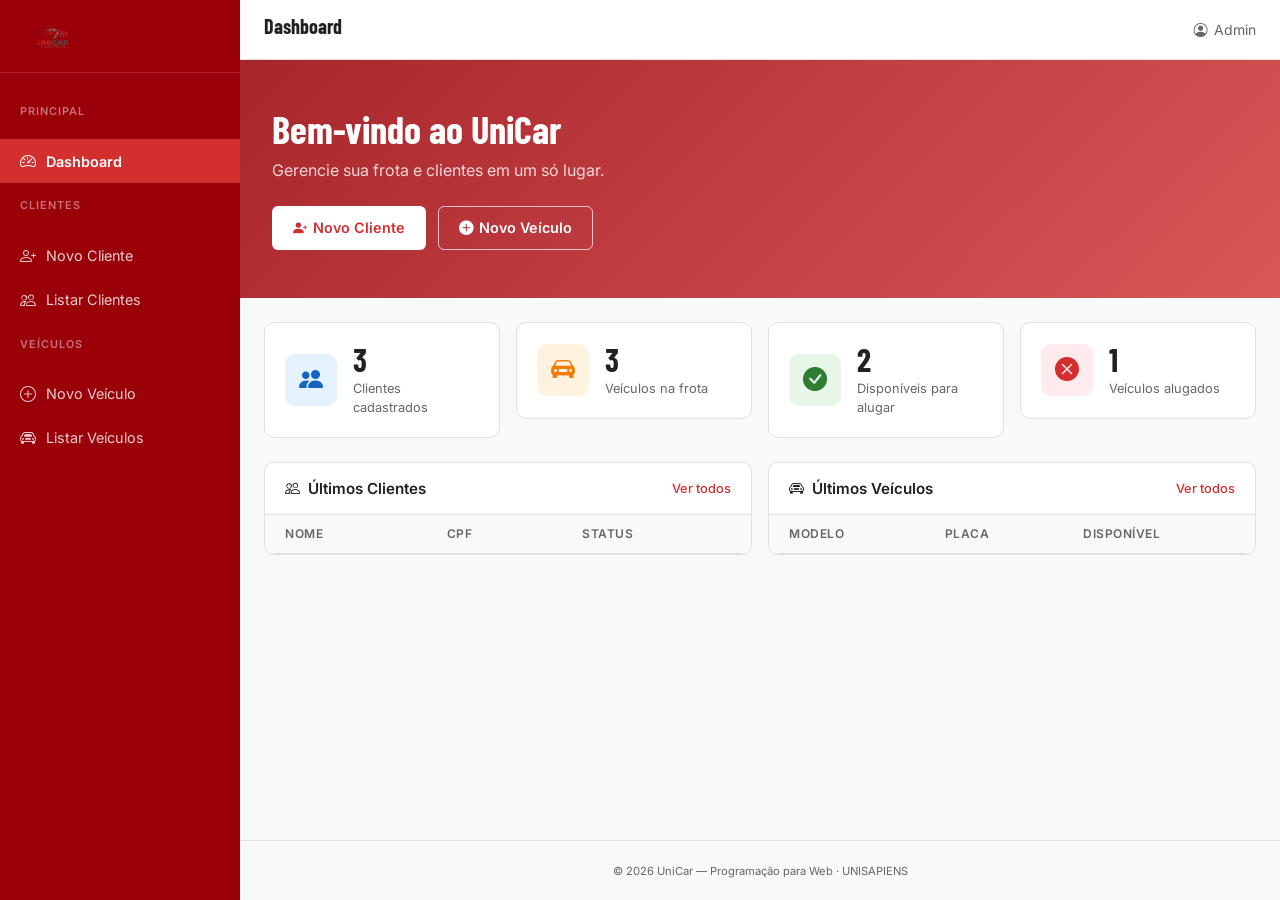
==== index.html @ 3c186d0e "feat: style.css com paleta de cores, logo e banner no hero" ====
<!DOCTYPE html>
<html lang="pt-BR">
<head>
  <meta charset="UTF-8" />
  <meta name="viewport" content="width=device-width, initial-scale=1.0" />
  <title>UniCar — Dashboard</title>
  <link href="https://cdn.jsdelivr.net/npm/bootstrap@5.3.3/dist/css/bootstrap.min.css" rel="stylesheet" />
  <link href="https://cdn.jsdelivr.net/npm/bootstrap-icons@1.11.3/font/bootstrap-icons.min.css" rel="stylesheet" />
  <link href="https://fonts.googleapis.com/css2?family=Barlow+Condensed:wght@600;700&family=Inter:wght@400;500;600&display=swap" rel="stylesheet" />
  <link rel="stylesheet" href="assets/css/style.css" />
</head>
<body>

  <!-- Sidebar -->
  <aside class="sidebar" id="sidebar">
    <div class="sidebar-brand">
      <img src="assets/img/logo.png" alt="UniCar" />
    </div>

    <nav class="sidebar-nav">
      <p class="sidebar-label">Principal</p>
      <a href="index.html" class="sidebar-link active">
        <i class="bi bi-speedometer2"></i> Dashboard
      </a>

      <p class="sidebar-label">Clientes</p>
      <a href="cadastro-clientes.html" class="sidebar-link">
        <i class="bi bi-person-plus"></i> Novo Cliente
      </a>
      <a href="listagem-clientes.html" class="sidebar-link">
        <i class="bi bi-people"></i> Listar Clientes
      </a>

      <p class="sidebar-label">Veículos</p>
      <a href="cadastro-veiculos.html" class="sidebar-link">
        <i class="bi bi-plus-circle"></i> Novo Veículo
      </a>
      <a href="listagem-veiculos.html" class="sidebar-link">
        <i class="bi bi-car-front"></i> Listar Veículos
      </a>
    </nav>
  </aside>

  <!-- Overlay mobile -->
  <div class="sidebar-overlay" id="sidebarOverlay"></div>

  <!-- Conteúdo principal -->
  <div class="main-content">

    <!-- Topbar -->
    <header class="topbar">
      <button class="btn-toggle-sidebar" id="toggleSidebar">
        <i class="bi bi-list"></i>
      </button>
      <h1 class="topbar-title">Dashboard</h1>
      <span class="topbar-user"><i class="bi bi-person-circle"></i> Admin</span>
    </header>

    <!-- Hero -->
    <section class="hero">
      <div class="hero-content">
        <h2 class="hero-title">Bem-vindo ao UniCar</h2>
        <p class="hero-subtitle">Gerencie sua frota e clientes em um só lugar.</p>
        <div class="hero-actions">
          <a href="cadastro-clientes.html" class="btn btn-accent">
            <i class="bi bi-person-plus-fill"></i> Novo Cliente
          </a>
          <a href="cadastro-veiculos.html" class="btn btn-outline-light">
            <i class="bi bi-plus-circle-fill"></i> Novo Veículo
          </a>
        </div>
      </div>
    </section>

    <!-- Cards de estatística -->
    <section class="container-fluid px-4 mt-4">
      <div class="row g-3">
        <div class="col-sm-6 col-xl-3">
          <div class="stat-card">
            <div class="stat-icon stat-icon--blue">
              <i class="bi bi-people-fill"></i>
            </div>
            <div class="stat-info">
              <span class="stat-value" id="totalClientes">3</span>
              <span class="stat-label">Clientes cadastrados</span>
            </div>
          </div>
        </div>
        <div class="col-sm-6 col-xl-3">
          <div class="stat-card">
            <div class="stat-icon stat-icon--orange">
              <i class="bi bi-car-front-fill"></i>
            </div>
            <div class="stat-info">
              <span class="stat-value" id="totalVeiculos">3</span>
              <span class="stat-label">Veículos na frota</span>
            </div>
          </div>
        </div>
        <div class="col-sm-6 col-xl-3">
          <div class="stat-card">
            <div class="stat-icon stat-icon--green">
              <i class="bi bi-check-circle-fill"></i>
            </div>
            <div class="stat-info">
              <span class="stat-value" id="veiculosDisponiveis">2</span>
              <span class="stat-label">Disponíveis para alugar</span>
            </div>
          </div>
        </div>
        <div class="col-sm-6 col-xl-3">
          <div class="stat-card">
            <div class="stat-icon stat-icon--red">
              <i class="bi bi-x-circle-fill"></i>
            </div>
            <div class="stat-info">
              <span class="stat-value" id="veiculosAlugados">1</span>
              <span class="stat-label">Veículos alugados</span>
            </div>
          </div>
        </div>
      </div>
    </section>

    <!-- Atividade recente -->
    <section class="container-fluid px-4 mt-4">
      <div class="row g-3">

        <!-- Últimos clientes -->
        <div class="col-lg-6">
          <div class="card-section">
            <div class="card-section-header">
              <h5><i class="bi bi-people"></i> Últimos Clientes</h5>
              <a href="listagem-clientes.html" class="btn-link-accent">Ver todos</a>
            </div>
            <table class="table-mini">
              <thead>
                <tr>
                  <th>Nome</th>
                  <th>CPF</th>
                  <th>Status</th>
                </tr>
              </thead>
              <tbody id="tabelaClientes"></tbody>
            </table>
          </div>
        </div>

        <!-- Últimos veículos -->
        <div class="col-lg-6">
          <div class="card-section">
            <div class="card-section-header">
              <h5><i class="bi bi-car-front"></i> Últimos Veículos</h5>
              <a href="listagem-veiculos.html" class="btn-link-accent">Ver todos</a>
            </div>
            <table class="table-mini">
              <thead>
                <tr>
                  <th>Modelo</th>
                  <th>Placa</th>
                  <th>Disponível</th>
                </tr>
              </thead>
              <tbody id="tabelaVeiculos"></tbody>
            </table>
          </div>
        </div>

      </div>
    </section>

    <footer class="footer">
      <small>&copy; 2026 UniCar — Programação para Web · UNISAPIENS</small>
    </footer>

  </div>

  <script src="https://cdn.jsdelivr.net/npm/bootstrap@5.3.3/dist/js/bootstrap.bundle.min.js"></script>
  <script src="assets/js/clientes.js"></script>
  <script src="assets/js/veiculos.js"></script>
  <script src="assets/js/main.js"></script>
  <script>
    document.getElementById('totalClientes').textContent = clientes.length;
    document.getElementById('totalVeiculos').textContent = veiculos.length;
    const disponiveis = veiculos.filter(v => v.disponivel).length;
    document.getElementById('veiculosDisponiveis').textContent = disponiveis;
    document.getElementById('veiculosAlugados').textContent = veiculos.length - disponiveis;

    const tbClientes = document.getElementById('tabelaClientes');
    clientes.slice(0, 3).forEach(c => {
      tbClientes.innerHTML += `
        <tr>
          <td>${c.nome}</td>
          <td>${c.cpf}</td>
          <td><span class="badge-status badge-ativo">Ativo</span></td>
        </tr>`;
    });

    const tbVeiculos = document.getElementById('tabelaVeiculos');
    veiculos.slice(0, 3).forEach(v => {
      tbVeiculos.innerHTML += `
        <tr>
          <td>${v.modelo}</td>
          <td>${v.placa}</td>
          <td>${v.disponivel
            ? '<span class="badge-status badge-ativo">Sim</span>'
            : '<span class="badge-status badge-inativo">Não</span>'}</td>
        </tr>`;
    });
  </script>

</body>
</html>
---- assets/css/style.css ----
/* ========================================
   Variáveis — Paleta UniCar
======================================== */
:root {
  --primary:        #D32F2F;
  --primary-dark:   #9A0007;
  --primary-light:  #FF6659;

  --success:        #2E7D32;
  --warning:        #F57C00;
  --error:          #C62828;

  --bg:             #F8F9FA;
  --card-bg:        #FFFFFF;
  --text:           #212121;
  --text-secondary: #666666;
  --border:         #E0E0E0;

  --sidebar-w:      240px;
}

/* ========================================
   Reset / Base
======================================== */
*, *::before, *::after { box-sizing: border-box; margin: 0; padding: 0; }

body {
  font-family: 'Inter', sans-serif;
  background: var(--bg);
  color: var(--text);
  min-height: 100vh;
}

/* ========================================
   Sidebar
======================================== */
.sidebar {
  position: fixed;
  top: 0; left: 0;
  width: var(--sidebar-w);
  height: 100vh;
  background: var(--primary-dark);
  display: flex;
  flex-direction: column;
  z-index: 1000;
  transition: transform .25s ease;
  overflow-y: auto;
}

.sidebar-brand {
  display: flex;
  align-items: center;
  gap: 10px;
  padding: 20px 20px 16px;
  border-bottom: 1px solid rgba(255,255,255,.12);
}

.sidebar-brand img {
  height: 36px;
  object-fit: contain;
}

.sidebar-brand span {
  font-family: 'Barlow Condensed', sans-serif;
  font-size: 1.5rem;
  font-weight: 700;
  color: #fff;
  letter-spacing: .5px;
}

.sidebar-nav {
  padding: 16px 0;
  flex: 1;
}

.sidebar-label {
  font-size: .68rem;
  font-weight: 600;
  text-transform: uppercase;
  letter-spacing: 1px;
  color: rgba(255,255,255,.45);
  padding: 14px 20px 4px;
}

.sidebar-link {
  display: flex;
  align-items: center;
  gap: 10px;
  padding: 10px 20px;
  color: rgba(255,255,255,.8);
  text-decoration: none;
  font-size: .9rem;
  transition: background .15s, color .15s;
}

.sidebar-link i { font-size: 1rem; }

.sidebar-link:hover {
  background: rgba(255,255,255,.08);
  color: #fff;
}

.sidebar-link.active {
  background: var(--primary);
  color: #fff;
  font-weight: 600;
}

/* ========================================
   Overlay mobile
======================================== */
.sidebar-overlay {
  display: none;
  position: fixed;
  inset: 0;
  background: rgba(0,0,0,.45);
  z-index: 999;
}

/* ========================================
   Main content
======================================== */
.main-content {
  margin-left: var(--sidebar-w);
  min-height: 100vh;
  display: flex;
  flex-direction: column;
  transition: margin .25s ease;
}

/* ========================================
   Topbar
======================================== */
.topbar {
  display: flex;
  align-items: center;
  gap: 16px;
  padding: 0 24px;
  height: 60px;
  background: var(--card-bg);
  border-bottom: 1px solid var(--border);
  position: sticky;
  top: 0;
  z-index: 100;
}

.btn-toggle-sidebar {
  background: none;
  border: none;
  font-size: 1.4rem;
  color: var(--text);
  cursor: pointer;
  display: none;
  line-height: 1;
}

.topbar-title {
  font-family: 'Barlow Condensed', sans-serif;
  font-size: 1.25rem;
  font-weight: 700;
  color: var(--text);
  flex: 1;
}

.topbar-user {
  font-size: .875rem;
  color: var(--text-secondary);
  display: flex;
  align-items: center;
  gap: 6px;
}

/* ========================================
   Hero
======================================== */
.hero {
  background: linear-gradient(135deg, rgba(154,0,7,.85) 0%, rgba(211,47,47,.8) 100%),
              url('../img/banner.png') center/cover no-repeat;
  padding: 48px 32px;
  color: #fff;
}

.hero-title {
  font-family: 'Barlow Condensed', sans-serif;
  font-size: 2.4rem;
  font-weight: 700;
  line-height: 1.1;
}

.hero-subtitle {
  margin-top: 8px;
  font-size: 1rem;
  color: rgba(255,255,255,.8);
}

.hero-actions {
  display: flex;
  gap: 12px;
  margin-top: 24px;
  flex-wrap: wrap;
}

.btn-accent {
  background: #fff;
  color: var(--primary);
  font-weight: 600;
  padding: 10px 20px;
  border-radius: 6px;
  text-decoration: none;
  font-size: .9rem;
  display: inline-flex;
  align-items: center;
  gap: 6px;
  transition: background .15s;
}

.btn-accent:hover { background: var(--bg); color: var(--primary-dark); }

.btn-outline-light {
  border: 1.5px solid rgba(255,255,255,.7);
  color: #fff;
  background: transparent;
  font-weight: 600;
  padding: 10px 20px;
  border-radius: 6px;
  text-decoration: none;
  font-size: .9rem;
  display: inline-flex;
  align-items: center;
  gap: 6px;
  transition: background .15s;
}

.btn-outline-light:hover { background: rgba(255,255,255,.12); color: #fff; }

/* ========================================
   Cards de estatística
======================================== */
.stat-card {
  background: var(--card-bg);
  border: 1px solid var(--border);
  border-radius: 10px;
  padding: 20px;
  display: flex;
  align-items: center;
  gap: 16px;
}

.stat-icon {
  width: 52px;
  height: 52px;
  border-radius: 10px;
  display: flex;
  align-items: center;
  justify-content: center;
  font-size: 1.5rem;
  flex-shrink: 0;
}

.stat-icon--blue  { background: #E3F2FD; color: #1565C0; }
.stat-icon--orange{ background: #FFF3E0; color: var(--warning); }
.stat-icon--green { background: #E8F5E9; color: var(--success); }
.stat-icon--red   { background: #FFEBEE; color: var(--primary); }

.stat-info { display: flex; flex-direction: column; }

.stat-value {
  font-family: 'Barlow Condensed', sans-serif;
  font-size: 2rem;
  font-weight: 700;
  line-height: 1;
  color: var(--text);
}

.stat-label {
  font-size: .8rem;
  color: var(--text-secondary);
  margin-top: 4px;
}

/* ========================================
   Card de seção (tabelas recentes)
======================================== */
.card-section {
  background: var(--card-bg);
  border: 1px solid var(--border);
  border-radius: 10px;
  overflow: hidden;
}

.card-section-header {
  display: flex;
  align-items: center;
  justify-content: space-between;
  padding: 16px 20px;
  border-bottom: 1px solid var(--border);
}

.card-section-header h5 {
  font-size: .95rem;
  font-weight: 600;
  color: var(--text);
  display: flex;
  align-items: center;
  gap: 8px;
  margin: 0;
}

.btn-link-accent {
  font-size: .8rem;
  color: var(--primary);
  text-decoration: none;
  font-weight: 500;
}

.btn-link-accent:hover { color: var(--primary-dark); text-decoration: underline; }

/* ========================================
   Tabela mini
======================================== */
.table-mini {
  width: 100%;
  border-collapse: collapse;
  font-size: .875rem;
}

.table-mini thead th {
  padding: 10px 20px;
  text-align: left;
  font-size: .75rem;
  font-weight: 600;
  text-transform: uppercase;
  letter-spacing: .5px;
  color: var(--text-secondary);
  border-bottom: 1px solid var(--border);
  background: var(--bg);
}

.table-mini tbody td {
  padding: 12px 20px;
  border-bottom: 1px solid var(--border);
  color: var(--text);
}

.table-mini tbody tr:last-child td { border-bottom: none; }

.table-mini tbody tr:hover { background: var(--bg); }

/* ========================================
   Badges de status
======================================== */
.badge-status {
  display: inline-block;
  padding: 3px 10px;
  border-radius: 20px;
  font-size: .75rem;
  font-weight: 600;
}

.badge-ativo   { background: #E8F5E9; color: var(--success); }
.badge-inativo { background: #FFEBEE; color: var(--error); }
.badge-aviso   { background: #FFF3E0; color: var(--warning); }

/* ========================================
   Footer
======================================== */
.footer {
  margin-top: auto;
  padding: 20px 24px;
  border-top: 1px solid var(--border);
  text-align: center;
  color: var(--text-secondary);
  font-size: .8rem;
}

/* ========================================
   Responsividade
======================================== */
@media (max-width: 768px) {
  .sidebar {
    transform: translateX(-100%);
  }

  .sidebar.open {
    transform: translateX(0);
  }

  .sidebar-overlay.open {
    display: block;
  }

  .main-content {
    margin-left: 0;
  }

  .btn-toggle-sidebar {
    display: block;
  }

  .hero { padding: 32px 20px; }
  .hero-title { font-size: 1.8rem; }
}
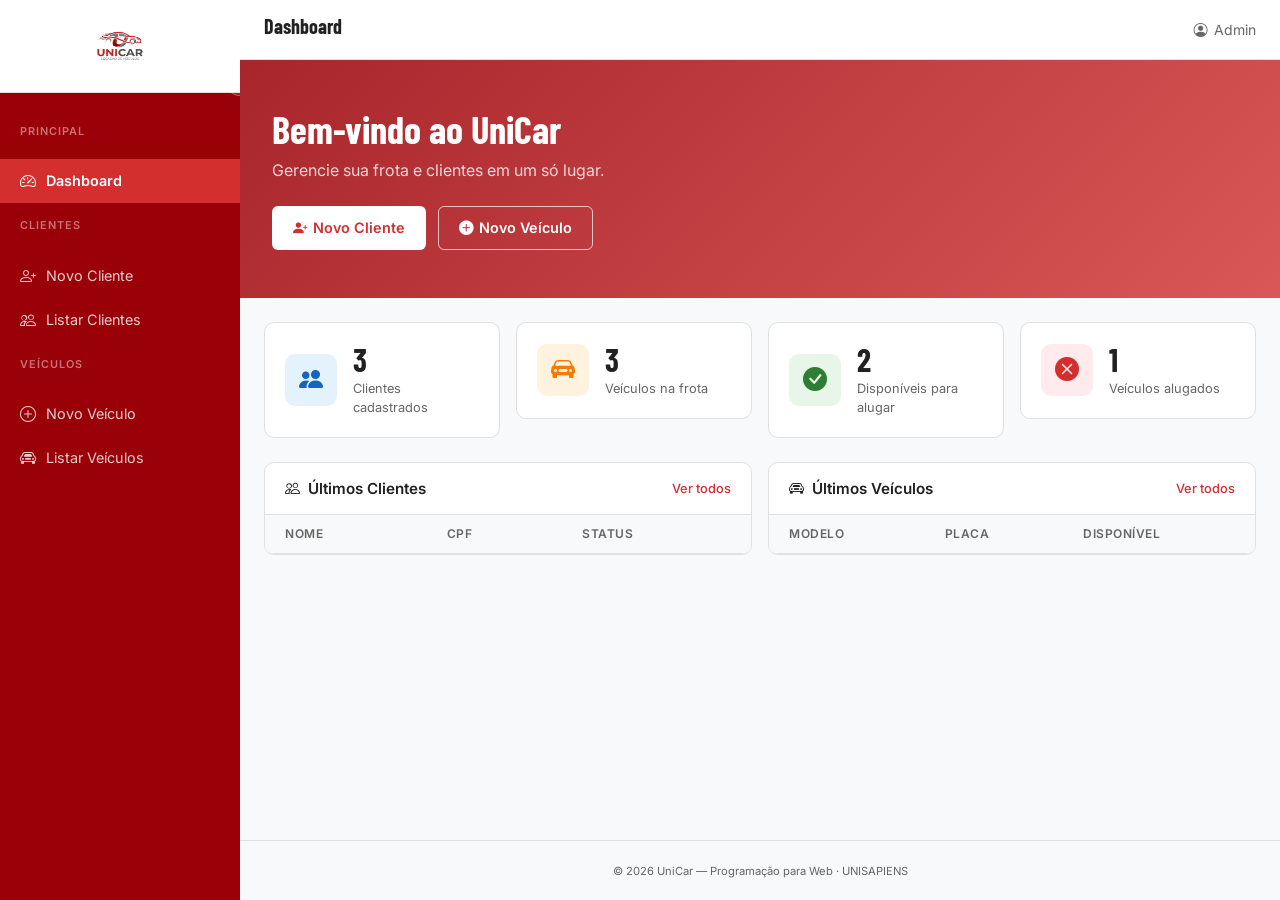
==== commit 07e3e7cf: "feat: sidebar recolhível com toggle de ícones" ====
--- a/index.html
+++ b/index.html
@@ -14,29 +14,33 @@
   <!-- Sidebar -->
   <aside class="sidebar" id="sidebar">
     <div class="sidebar-brand">
-      <img src="assets/img/logo.png" alt="UniCar" />
+      <img src="assets/img/logo.png" alt="UniCar" class="sidebar-logo" />
     </div>
+
+    <button class="sidebar-collapse-btn" id="collapseBtn" title="Recolher menu">
+      <i class="bi bi-chevron-left"></i>
+    </button>
 
     <nav class="sidebar-nav">
       <p class="sidebar-label">Principal</p>
       <a href="index.html" class="sidebar-link active">
-        <i class="bi bi-speedometer2"></i> Dashboard
+        <i class="bi bi-speedometer2"></i> <span>Dashboard</span>
       </a>
 
       <p class="sidebar-label">Clientes</p>
       <a href="cadastro-clientes.html" class="sidebar-link">
-        <i class="bi bi-person-plus"></i> Novo Cliente
+        <i class="bi bi-person-plus"></i> <span>Novo Cliente</span>
       </a>
       <a href="listagem-clientes.html" class="sidebar-link">
-        <i class="bi bi-people"></i> Listar Clientes
+        <i class="bi bi-people"></i> <span>Listar Clientes</span>
       </a>
 
       <p class="sidebar-label">Veículos</p>
       <a href="cadastro-veiculos.html" class="sidebar-link">
-        <i class="bi bi-plus-circle"></i> Novo Veículo
+        <i class="bi bi-plus-circle"></i> <span>Novo Veículo</span>
       </a>
       <a href="listagem-veiculos.html" class="sidebar-link">
-        <i class="bi bi-car-front"></i> Listar Veículos
+        <i class="bi bi-car-front"></i> <span>Listar Veículos</span>
       </a>
     </nav>
   </aside>
--- a/assets/css/style.css
+++ b/assets/css/style.css
@@ -17,6 +17,10 @@
   --border:         #E0E0E0;
 
   --sidebar-w:      240px;
+}
+
+:root {
+  --sidebar-w-collapsed: 64px;
 }
 
 /* ========================================
@@ -50,22 +54,42 @@
 .sidebar-brand {
   display: flex;
   align-items: center;
-  gap: 10px;
-  padding: 20px 20px 16px;
-  border-bottom: 1px solid rgba(255,255,255,.12);
+  justify-content: center;
+  padding: 20px 16px;
+  background: #fff;
+  border-bottom: 1px solid var(--border);
 }
 
 .sidebar-brand img {
-  height: 36px;
+  max-height: 52px;
+  max-width: 100%;
   object-fit: contain;
 }
 
-.sidebar-brand span {
-  font-family: 'Barlow Condensed', sans-serif;
-  font-size: 1.5rem;
-  font-weight: 700;
+/* Botão de recolher */
+.sidebar-collapse-btn {
+  display: flex;
+  align-items: center;
+  justify-content: center;
+  width: 28px;
+  height: 28px;
+  border-radius: 50%;
+  border: 1.5px solid rgba(255,255,255,.3);
+  background: rgba(255,255,255,.1);
   color: #fff;
-  letter-spacing: .5px;
+  cursor: pointer;
+  position: absolute;
+  top: 68px;
+  right: -14px;
+  z-index: 10;
+  transition: background .15s, transform .25s;
+}
+
+.sidebar-collapse-btn:hover { background: var(--primary); border-color: var(--primary); }
+
+.sidebar.collapsed .sidebar-collapse-btn {
+  transform: rotate(180deg);
+  right: -14px;
 }
 
 .sidebar-nav {
@@ -80,6 +104,9 @@
   letter-spacing: 1px;
   color: rgba(255,255,255,.45);
   padding: 14px 20px 4px;
+  white-space: nowrap;
+  overflow: hidden;
+  transition: opacity .2s, padding .25s;
 }
 
 .sidebar-link {
@@ -90,10 +117,17 @@
   color: rgba(255,255,255,.8);
   text-decoration: none;
   font-size: .9rem;
-  transition: background .15s, color .15s;
-}
-
-.sidebar-link i { font-size: 1rem; }
+  transition: background .15s, color .15s, padding .25s;
+  white-space: nowrap;
+  overflow: hidden;
+}
+
+.sidebar-link i {
+  font-size: 1rem;
+  flex-shrink: 0;
+}
+
+.sidebar-link span { transition: opacity .2s; }
 
 .sidebar-link:hover {
   background: rgba(255,255,255,.08);
@@ -104,6 +138,33 @@
   background: var(--primary);
   color: #fff;
   font-weight: 600;
+}
+
+/* ---- Estado recolhido ---- */
+.sidebar.collapsed {
+  width: var(--sidebar-w-collapsed);
+}
+
+.sidebar.collapsed .sidebar-logo { display: none; }
+
+.sidebar.collapsed .sidebar-label {
+  opacity: 0;
+  padding-top: 4px;
+  padding-bottom: 0;
+  font-size: 0;
+}
+
+.sidebar.collapsed .sidebar-link {
+  padding: 12px 0;
+  justify-content: center;
+  gap: 0;
+}
+
+.sidebar.collapsed .sidebar-link span { display: none; }
+
+.sidebar.collapsed + .sidebar-overlay + .main-content,
+.sidebar.collapsed ~ .main-content {
+  margin-left: var(--sidebar-w-collapsed);
 }
 
 /* ========================================
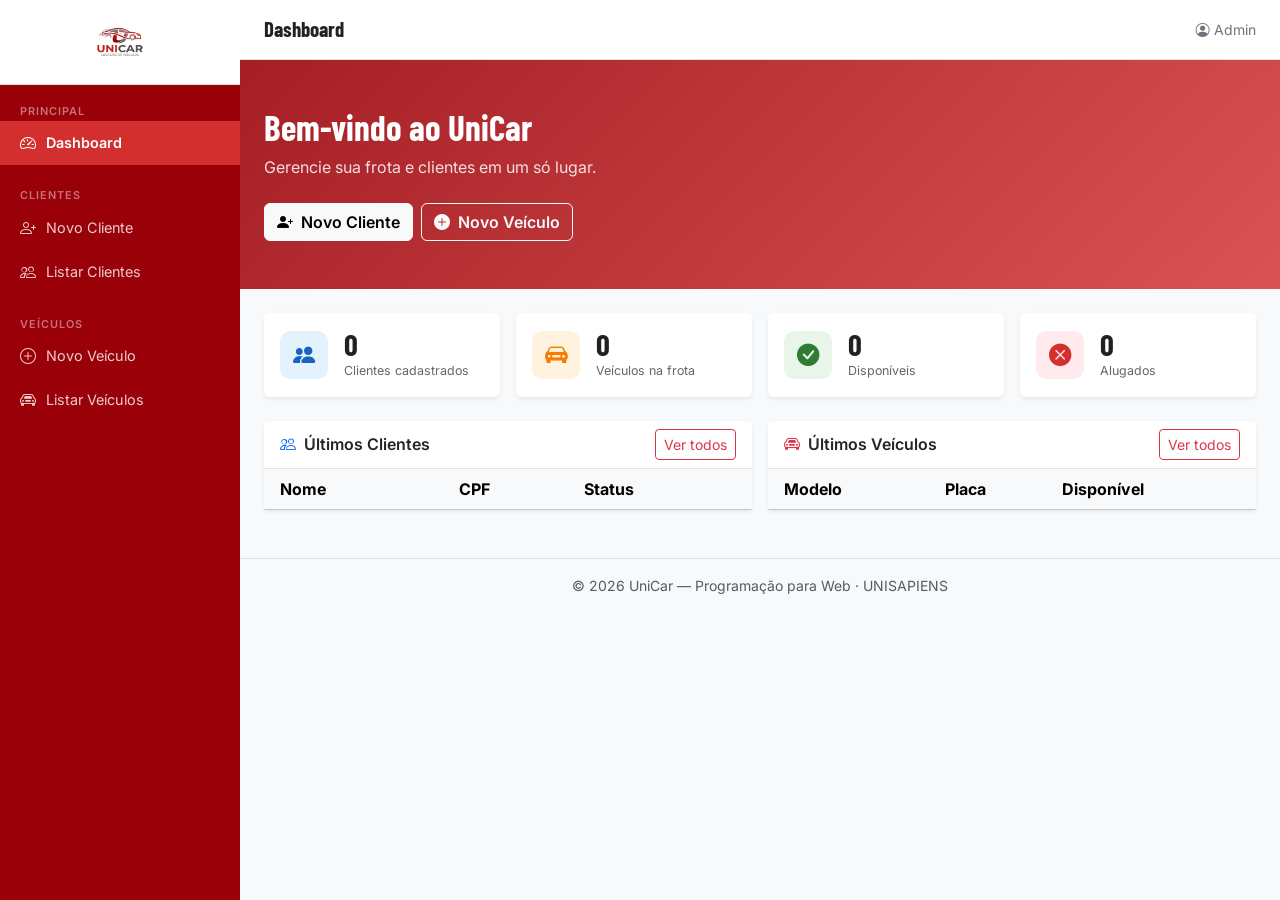
==== commit 56951029: "feat: index responsivo com Bootstrap Offcanvas e grid nativo" ====
--- a/index.html
+++ b/index.html
@@ -11,173 +11,190 @@
 </head>
 <body>
 
-  <!-- Sidebar -->
-  <aside class="sidebar" id="sidebar">
-    <div class="sidebar-brand">
-      <img src="assets/img/logo.png" alt="UniCar" class="sidebar-logo" />
+  <!-- ===== NAVBAR MOBILE ===== -->
+  <nav class="navbar navbar-dark d-lg-none px-3 py-2" style="background: var(--primary-dark);">
+    <a class="navbar-brand p-0" href="index.html">
+      <img src="assets/img/logo.png" alt="UniCar" height="36" style="background:#fff; border-radius:6px; padding:2px 6px;" />
+    </a>
+    <button class="navbar-toggler border-0" type="button" data-bs-toggle="offcanvas" data-bs-target="#sidebarOffcanvas">
+      <span class="navbar-toggler-icon"></span>
+    </button>
+  </nav>
+
+  <!-- ===== LAYOUT PRINCIPAL ===== -->
+  <div class="d-flex">
+
+    <!-- SIDEBAR DESKTOP (visível lg+) -->
+    <aside class="sidebar-desktop d-none d-lg-flex flex-column" id="sidebarDesktop">
+      <div class="sidebar-brand-box">
+        <img src="assets/img/logo.png" alt="UniCar" class="img-fluid" style="max-height:52px;" />
+      </div>
+      <div class="sidebar-body flex-grow-1">
+        <p class="sidebar-label">Principal</p>
+        <a href="index.html" class="sidebar-link active"><i class="bi bi-speedometer2"></i> <span>Dashboard</span></a>
+        <p class="sidebar-label mt-3">Clientes</p>
+        <a href="cadastro-clientes.html" class="sidebar-link"><i class="bi bi-person-plus"></i> <span>Novo Cliente</span></a>
+        <a href="listagem-clientes.html" class="sidebar-link"><i class="bi bi-people"></i> <span>Listar Clientes</span></a>
+        <p class="sidebar-label mt-3">Veículos</p>
+        <a href="cadastro-veiculos.html" class="sidebar-link"><i class="bi bi-plus-circle"></i> <span>Novo Veículo</span></a>
+        <a href="listagem-veiculos.html" class="sidebar-link"><i class="bi bi-car-front"></i> <span>Listar Veículos</span></a>
+      </div>
+    </aside>
+
+    <!-- SIDEBAR MOBILE (Offcanvas Bootstrap) -->
+    <div class="offcanvas offcanvas-start" tabindex="-1" id="sidebarOffcanvas" style="width:240px; background:var(--primary-dark);">
+      <div class="offcanvas-header border-bottom border-secondary pb-3" style="background:#fff;">
+        <img src="assets/img/logo.png" alt="UniCar" height="42" />
+        <button type="button" class="btn-close" data-bs-dismiss="offcanvas"></button>
+      </div>
+      <div class="offcanvas-body p-0">
+        <p class="sidebar-label mt-3">Principal</p>
+        <a href="index.html" class="sidebar-link active"><i class="bi bi-speedometer2"></i> <span>Dashboard</span></a>
+        <p class="sidebar-label mt-3">Clientes</p>
+        <a href="cadastro-clientes.html" class="sidebar-link"><i class="bi bi-person-plus"></i> <span>Novo Cliente</span></a>
+        <a href="listagem-clientes.html" class="sidebar-link"><i class="bi bi-people"></i> <span>Listar Clientes</span></a>
+        <p class="sidebar-label mt-3">Veículos</p>
+        <a href="cadastro-veiculos.html" class="sidebar-link"><i class="bi bi-plus-circle"></i> <span>Novo Veículo</span></a>
+        <a href="listagem-veiculos.html" class="sidebar-link"><i class="bi bi-car-front"></i> <span>Listar Veículos</span></a>
+      </div>
     </div>
 
-    <button class="sidebar-collapse-btn" id="collapseBtn" title="Recolher menu">
-      <i class="bi bi-chevron-left"></i>
-    </button>
-
-    <nav class="sidebar-nav">
-      <p class="sidebar-label">Principal</p>
-      <a href="index.html" class="sidebar-link active">
-        <i class="bi bi-speedometer2"></i> <span>Dashboard</span>
-      </a>
-
-      <p class="sidebar-label">Clientes</p>
-      <a href="cadastro-clientes.html" class="sidebar-link">
-        <i class="bi bi-person-plus"></i> <span>Novo Cliente</span>
-      </a>
-      <a href="listagem-clientes.html" class="sidebar-link">
-        <i class="bi bi-people"></i> <span>Listar Clientes</span>
-      </a>
-
-      <p class="sidebar-label">Veículos</p>
-      <a href="cadastro-veiculos.html" class="sidebar-link">
-        <i class="bi bi-plus-circle"></i> <span>Novo Veículo</span>
-      </a>
-      <a href="listagem-veiculos.html" class="sidebar-link">
-        <i class="bi bi-car-front"></i> <span>Listar Veículos</span>
-      </a>
-    </nav>
-  </aside>
-
-  <!-- Overlay mobile -->
-  <div class="sidebar-overlay" id="sidebarOverlay"></div>
-
-  <!-- Conteúdo principal -->
-  <div class="main-content">
-
-    <!-- Topbar -->
-    <header class="topbar">
-      <button class="btn-toggle-sidebar" id="toggleSidebar">
-        <i class="bi bi-list"></i>
-      </button>
-      <h1 class="topbar-title">Dashboard</h1>
-      <span class="topbar-user"><i class="bi bi-person-circle"></i> Admin</span>
-    </header>
-
-    <!-- Hero -->
-    <section class="hero">
-      <div class="hero-content">
-        <h2 class="hero-title">Bem-vindo ao UniCar</h2>
-        <p class="hero-subtitle">Gerencie sua frota e clientes em um só lugar.</p>
-        <div class="hero-actions">
-          <a href="cadastro-clientes.html" class="btn btn-accent">
-            <i class="bi bi-person-plus-fill"></i> Novo Cliente
-          </a>
-          <a href="cadastro-veiculos.html" class="btn btn-outline-light">
-            <i class="bi bi-plus-circle-fill"></i> Novo Veículo
-          </a>
+    <!-- CONTEÚDO PRINCIPAL -->
+    <div class="main-wrapper flex-grow-1">
+
+      <!-- Topbar desktop -->
+      <header class="topbar d-none d-lg-flex align-items-center px-4">
+        <h1 class="topbar-title mb-0 me-auto">Dashboard</h1>
+        <span class="text-secondary small"><i class="bi bi-person-circle me-1"></i>Admin</span>
+      </header>
+
+      <!-- Hero / Banner -->
+      <section class="hero-section">
+        <div class="container-fluid px-4 py-5">
+          <h2 class="hero-title">Bem-vindo ao UniCar</h2>
+          <p class="hero-subtitle">Gerencie sua frota e clientes em um só lugar.</p>
+          <div class="d-flex flex-wrap gap-2 mt-4">
+            <a href="cadastro-clientes.html" class="btn btn-light fw-semibold">
+              <i class="bi bi-person-plus-fill me-1"></i> Novo Cliente
+            </a>
+            <a href="cadastro-veiculos.html" class="btn btn-outline-light fw-semibold">
+              <i class="bi bi-plus-circle-fill me-1"></i> Novo Veículo
+            </a>
+          </div>
         </div>
-      </div>
-    </section>
-
-    <!-- Cards de estatística -->
-    <section class="container-fluid px-4 mt-4">
-      <div class="row g-3">
-        <div class="col-sm-6 col-xl-3">
-          <div class="stat-card">
-            <div class="stat-icon stat-icon--blue">
-              <i class="bi bi-people-fill"></i>
-            </div>
-            <div class="stat-info">
-              <span class="stat-value" id="totalClientes">3</span>
-              <span class="stat-label">Clientes cadastrados</span>
+      </section>
+
+      <!-- Cards de estatística -->
+      <div class="container-fluid px-4 mt-4">
+        <div class="row g-3">
+          <div class="col-6 col-xl-3">
+            <div class="card border-0 shadow-sm h-100">
+              <div class="card-body d-flex align-items-center gap-3">
+                <div class="stat-icon stat-icon--blue"><i class="bi bi-people-fill"></i></div>
+                <div>
+                  <div class="stat-value" id="totalClientes">0</div>
+                  <div class="stat-label">Clientes cadastrados</div>
+                </div>
+              </div>
+            </div>
+          </div>
+          <div class="col-6 col-xl-3">
+            <div class="card border-0 shadow-sm h-100">
+              <div class="card-body d-flex align-items-center gap-3">
+                <div class="stat-icon stat-icon--orange"><i class="bi bi-car-front-fill"></i></div>
+                <div>
+                  <div class="stat-value" id="totalVeiculos">0</div>
+                  <div class="stat-label">Veículos na frota</div>
+                </div>
+              </div>
+            </div>
+          </div>
+          <div class="col-6 col-xl-3">
+            <div class="card border-0 shadow-sm h-100">
+              <div class="card-body d-flex align-items-center gap-3">
+                <div class="stat-icon stat-icon--green"><i class="bi bi-check-circle-fill"></i></div>
+                <div>
+                  <div class="stat-value" id="veiculosDisponiveis">0</div>
+                  <div class="stat-label">Disponíveis</div>
+                </div>
+              </div>
+            </div>
+          </div>
+          <div class="col-6 col-xl-3">
+            <div class="card border-0 shadow-sm h-100">
+              <div class="card-body d-flex align-items-center gap-3">
+                <div class="stat-icon stat-icon--red"><i class="bi bi-x-circle-fill"></i></div>
+                <div>
+                  <div class="stat-value" id="veiculosAlugados">0</div>
+                  <div class="stat-label">Alugados</div>
+                </div>
+              </div>
             </div>
           </div>
         </div>
-        <div class="col-sm-6 col-xl-3">
-          <div class="stat-card">
-            <div class="stat-icon stat-icon--orange">
-              <i class="bi bi-car-front-fill"></i>
-            </div>
-            <div class="stat-info">
-              <span class="stat-value" id="totalVeiculos">3</span>
-              <span class="stat-label">Veículos na frota</span>
-            </div>
-          </div>
+      </div>
+
+      <!-- Tabelas de atividade recente -->
+      <div class="container-fluid px-4 mt-4 pb-5">
+        <div class="row g-3">
+
+          <!-- Últimos Clientes -->
+          <div class="col-12 col-lg-6">
+            <div class="card border-0 shadow-sm">
+              <div class="card-header bg-white d-flex justify-content-between align-items-center border-bottom">
+                <h6 class="mb-0 fw-semibold"><i class="bi bi-people me-2 text-primary"></i>Últimos Clientes</h6>
+                <a href="listagem-clientes.html" class="btn btn-sm btn-outline-danger">Ver todos</a>
+              </div>
+              <div class="card-body p-0">
+                <div class="table-responsive">
+                  <table class="table table-hover mb-0">
+                    <thead class="table-light">
+                      <tr>
+                        <th class="ps-3">Nome</th>
+                        <th>CPF</th>
+                        <th>Status</th>
+                      </tr>
+                    </thead>
+                    <tbody id="tabelaClientes"></tbody>
+                  </table>
+                </div>
+              </div>
+            </div>
+          </div>
+
+          <!-- Últimos Veículos -->
+          <div class="col-12 col-lg-6">
+            <div class="card border-0 shadow-sm">
+              <div class="card-header bg-white d-flex justify-content-between align-items-center border-bottom">
+                <h6 class="mb-0 fw-semibold"><i class="bi bi-car-front me-2 text-danger"></i>Últimos Veículos</h6>
+                <a href="listagem-veiculos.html" class="btn btn-sm btn-outline-danger">Ver todos</a>
+              </div>
+              <div class="card-body p-0">
+                <div class="table-responsive">
+                  <table class="table table-hover mb-0">
+                    <thead class="table-light">
+                      <tr>
+                        <th class="ps-3">Modelo</th>
+                        <th>Placa</th>
+                        <th>Disponível</th>
+                      </tr>
+                    </thead>
+                    <tbody id="tabelaVeiculos"></tbody>
+                  </table>
+                </div>
+              </div>
+            </div>
+          </div>
+
         </div>
-        <div class="col-sm-6 col-xl-3">
-          <div class="stat-card">
-            <div class="stat-icon stat-icon--green">
-              <i class="bi bi-check-circle-fill"></i>
-            </div>
-            <div class="stat-info">
-              <span class="stat-value" id="veiculosDisponiveis">2</span>
-              <span class="stat-label">Disponíveis para alugar</span>
-            </div>
-          </div>
-        </div>
-        <div class="col-sm-6 col-xl-3">
-          <div class="stat-card">
-            <div class="stat-icon stat-icon--red">
-              <i class="bi bi-x-circle-fill"></i>
-            </div>
-            <div class="stat-info">
-              <span class="stat-value" id="veiculosAlugados">1</span>
-              <span class="stat-label">Veículos alugados</span>
-            </div>
-          </div>
-        </div>
-      </div>
-    </section>
-
-    <!-- Atividade recente -->
-    <section class="container-fluid px-4 mt-4">
-      <div class="row g-3">
-
-        <!-- Últimos clientes -->
-        <div class="col-lg-6">
-          <div class="card-section">
-            <div class="card-section-header">
-              <h5><i class="bi bi-people"></i> Últimos Clientes</h5>
-              <a href="listagem-clientes.html" class="btn-link-accent">Ver todos</a>
-            </div>
-            <table class="table-mini">
-              <thead>
-                <tr>
-                  <th>Nome</th>
-                  <th>CPF</th>
-                  <th>Status</th>
-                </tr>
-              </thead>
-              <tbody id="tabelaClientes"></tbody>
-            </table>
-          </div>
-        </div>
-
-        <!-- Últimos veículos -->
-        <div class="col-lg-6">
-          <div class="card-section">
-            <div class="card-section-header">
-              <h5><i class="bi bi-car-front"></i> Últimos Veículos</h5>
-              <a href="listagem-veiculos.html" class="btn-link-accent">Ver todos</a>
-            </div>
-            <table class="table-mini">
-              <thead>
-                <tr>
-                  <th>Modelo</th>
-                  <th>Placa</th>
-                  <th>Disponível</th>
-                </tr>
-              </thead>
-              <tbody id="tabelaVeiculos"></tbody>
-            </table>
-          </div>
-        </div>
-
-      </div>
-    </section>
-
-    <footer class="footer">
-      <small>&copy; 2026 UniCar — Programação para Web · UNISAPIENS</small>
-    </footer>
-
-  </div>
+      </div>
+
+      <footer class="border-top text-center text-muted py-3 small">
+        &copy; 2026 UniCar — Programação para Web · UNISAPIENS
+      </footer>
+
+    </div><!-- /main-wrapper -->
+  </div><!-- /d-flex -->
 
   <script src="https://cdn.jsdelivr.net/npm/bootstrap@5.3.3/dist/js/bootstrap.bundle.min.js"></script>
   <script src="assets/js/clientes.js"></script>
@@ -190,25 +207,23 @@
     document.getElementById('veiculosDisponiveis').textContent = disponiveis;
     document.getElementById('veiculosAlugados').textContent = veiculos.length - disponiveis;
 
-    const tbClientes = document.getElementById('tabelaClientes');
     clientes.slice(0, 3).forEach(c => {
-      tbClientes.innerHTML += `
+      document.getElementById('tabelaClientes').innerHTML += `
         <tr>
-          <td>${c.nome}</td>
+          <td class="ps-3">${c.nome}</td>
           <td>${c.cpf}</td>
-          <td><span class="badge-status badge-ativo">Ativo</span></td>
+          <td><span class="badge bg-success-subtle text-success fw-semibold">Ativo</span></td>
         </tr>`;
     });
 
-    const tbVeiculos = document.getElementById('tabelaVeiculos');
     veiculos.slice(0, 3).forEach(v => {
-      tbVeiculos.innerHTML += `
+      document.getElementById('tabelaVeiculos').innerHTML += `
         <tr>
-          <td>${v.modelo}</td>
+          <td class="ps-3">${v.modelo}</td>
           <td>${v.placa}</td>
           <td>${v.disponivel
-            ? '<span class="badge-status badge-ativo">Sim</span>'
-            : '<span class="badge-status badge-inativo">Não</span>'}</td>
+            ? '<span class="badge bg-success-subtle text-success fw-semibold">Sim</span>'
+            : '<span class="badge bg-danger-subtle text-danger fw-semibold">Não</span>'}</td>
         </tr>`;
     });
   </script>
--- a/assets/css/style.css
+++ b/assets/css/style.css
@@ -5,97 +5,50 @@
   --primary:        #D32F2F;
   --primary-dark:   #9A0007;
   --primary-light:  #FF6659;
-
   --success:        #2E7D32;
   --warning:        #F57C00;
   --error:          #C62828;
-
   --bg:             #F8F9FA;
   --card-bg:        #FFFFFF;
   --text:           #212121;
   --text-secondary: #666666;
   --border:         #E0E0E0;
-
   --sidebar-w:      240px;
 }
 
-:root {
-  --sidebar-w-collapsed: 64px;
-}
-
 /* ========================================
-   Reset / Base
+   Base
 ======================================== */
-*, *::before, *::after { box-sizing: border-box; margin: 0; padding: 0; }
-
 body {
   font-family: 'Inter', sans-serif;
   background: var(--bg);
   color: var(--text);
-  min-height: 100vh;
 }
 
 /* ========================================
-   Sidebar
+   Sidebar Desktop
 ======================================== */
-.sidebar {
-  position: fixed;
-  top: 0; left: 0;
+.sidebar-desktop {
   width: var(--sidebar-w);
+  min-height: 100vh;
+  background: var(--primary-dark);
+  position: sticky;
+  top: 0;
   height: 100vh;
-  background: var(--primary-dark);
-  display: flex;
-  flex-direction: column;
-  z-index: 1000;
-  transition: transform .25s ease;
   overflow-y: auto;
+  flex-shrink: 0;
 }
 
-.sidebar-brand {
+.sidebar-brand-box {
+  background: #fff;
   display: flex;
   align-items: center;
   justify-content: center;
-  padding: 20px 16px;
-  background: #fff;
+  padding: 16px;
   border-bottom: 1px solid var(--border);
 }
 
-.sidebar-brand img {
-  max-height: 52px;
-  max-width: 100%;
-  object-fit: contain;
-}
-
-/* Botão de recolher */
-.sidebar-collapse-btn {
-  display: flex;
-  align-items: center;
-  justify-content: center;
-  width: 28px;
-  height: 28px;
-  border-radius: 50%;
-  border: 1.5px solid rgba(255,255,255,.3);
-  background: rgba(255,255,255,.1);
-  color: #fff;
-  cursor: pointer;
-  position: absolute;
-  top: 68px;
-  right: -14px;
-  z-index: 10;
-  transition: background .15s, transform .25s;
-}
-
-.sidebar-collapse-btn:hover { background: var(--primary); border-color: var(--primary); }
-
-.sidebar.collapsed .sidebar-collapse-btn {
-  transform: rotate(180deg);
-  right: -14px;
-}
-
-.sidebar-nav {
-  padding: 16px 0;
-  flex: 1;
-}
+.sidebar-body { padding: 12px 0; }
 
 .sidebar-label {
   font-size: .68rem;
@@ -103,10 +56,8 @@
   text-transform: uppercase;
   letter-spacing: 1px;
   color: rgba(255,255,255,.45);
-  padding: 14px 20px 4px;
-  white-space: nowrap;
-  overflow: hidden;
-  transition: opacity .2s, padding .25s;
+  padding: 6px 20px 2px;
+  margin: 0;
 }
 
 .sidebar-link {
@@ -117,22 +68,12 @@
   color: rgba(255,255,255,.8);
   text-decoration: none;
   font-size: .9rem;
-  transition: background .15s, color .15s, padding .25s;
-  white-space: nowrap;
-  overflow: hidden;
+  transition: background .15s, color .15s;
 }
 
-.sidebar-link i {
-  font-size: 1rem;
-  flex-shrink: 0;
-}
+.sidebar-link i { font-size: 1rem; flex-shrink: 0; }
 
-.sidebar-link span { transition: opacity .2s; }
-
-.sidebar-link:hover {
-  background: rgba(255,255,255,.08);
-  color: #fff;
-}
+.sidebar-link:hover { background: rgba(255,255,255,.08); color: #fff; }
 
 .sidebar-link.active {
   background: var(--primary);
@@ -140,63 +81,15 @@
   font-weight: 600;
 }
 
-/* ---- Estado recolhido ---- */
-.sidebar.collapsed {
-  width: var(--sidebar-w-collapsed);
-}
-
-.sidebar.collapsed .sidebar-logo { display: none; }
-
-.sidebar.collapsed .sidebar-label {
-  opacity: 0;
-  padding-top: 4px;
-  padding-bottom: 0;
-  font-size: 0;
-}
-
-.sidebar.collapsed .sidebar-link {
-  padding: 12px 0;
-  justify-content: center;
-  gap: 0;
-}
-
-.sidebar.collapsed .sidebar-link span { display: none; }
-
-.sidebar.collapsed + .sidebar-overlay + .main-content,
-.sidebar.collapsed ~ .main-content {
-  margin-left: var(--sidebar-w-collapsed);
-}
-
 /* ========================================
-   Overlay mobile
+   Main wrapper
 ======================================== */
-.sidebar-overlay {
-  display: none;
-  position: fixed;
-  inset: 0;
-  background: rgba(0,0,0,.45);
-  z-index: 999;
-}
-
-/* ========================================
-   Main content
-======================================== */
-.main-content {
-  margin-left: var(--sidebar-w);
-  min-height: 100vh;
-  display: flex;
-  flex-direction: column;
-  transition: margin .25s ease;
-}
+.main-wrapper { min-width: 0; }
 
 /* ========================================
    Topbar
 ======================================== */
 .topbar {
-  display: flex;
-  align-items: center;
-  gap: 16px;
-  padding: 0 24px;
   height: 60px;
   background: var(--card-bg);
   border-bottom: 1px solid var(--border);
@@ -205,259 +98,64 @@
   z-index: 100;
 }
 
-.btn-toggle-sidebar {
-  background: none;
-  border: none;
-  font-size: 1.4rem;
-  color: var(--text);
-  cursor: pointer;
-  display: none;
-  line-height: 1;
-}
-
 .topbar-title {
   font-family: 'Barlow Condensed', sans-serif;
-  font-size: 1.25rem;
+  font-size: 1.3rem;
   font-weight: 700;
   color: var(--text);
-  flex: 1;
-}
-
-.topbar-user {
-  font-size: .875rem;
-  color: var(--text-secondary);
-  display: flex;
-  align-items: center;
-  gap: 6px;
 }
 
 /* ========================================
    Hero
 ======================================== */
-.hero {
-  background: linear-gradient(135deg, rgba(154,0,7,.85) 0%, rgba(211,47,47,.8) 100%),
+.hero-section {
+  background: linear-gradient(135deg, rgba(154,0,7,.88) 0%, rgba(211,47,47,.82) 100%),
               url('../img/banner.png') center/cover no-repeat;
-  padding: 48px 32px;
   color: #fff;
 }
 
 .hero-title {
   font-family: 'Barlow Condensed', sans-serif;
-  font-size: 2.4rem;
+  font-size: 2.2rem;
   font-weight: 700;
   line-height: 1.1;
 }
 
 .hero-subtitle {
-  margin-top: 8px;
   font-size: 1rem;
-  color: rgba(255,255,255,.8);
+  color: rgba(255,255,255,.85);
+  margin-top: 6px;
 }
-
-.hero-actions {
-  display: flex;
-  gap: 12px;
-  margin-top: 24px;
-  flex-wrap: wrap;
-}
-
-.btn-accent {
-  background: #fff;
-  color: var(--primary);
-  font-weight: 600;
-  padding: 10px 20px;
-  border-radius: 6px;
-  text-decoration: none;
-  font-size: .9rem;
-  display: inline-flex;
-  align-items: center;
-  gap: 6px;
-  transition: background .15s;
-}
-
-.btn-accent:hover { background: var(--bg); color: var(--primary-dark); }
-
-.btn-outline-light {
-  border: 1.5px solid rgba(255,255,255,.7);
-  color: #fff;
-  background: transparent;
-  font-weight: 600;
-  padding: 10px 20px;
-  border-radius: 6px;
-  text-decoration: none;
-  font-size: .9rem;
-  display: inline-flex;
-  align-items: center;
-  gap: 6px;
-  transition: background .15s;
-}
-
-.btn-outline-light:hover { background: rgba(255,255,255,.12); color: #fff; }
 
 /* ========================================
    Cards de estatística
 ======================================== */
-.stat-card {
-  background: var(--card-bg);
-  border: 1px solid var(--border);
-  border-radius: 10px;
-  padding: 20px;
-  display: flex;
-  align-items: center;
-  gap: 16px;
-}
-
 .stat-icon {
-  width: 52px;
-  height: 52px;
+  width: 48px;
+  height: 48px;
   border-radius: 10px;
   display: flex;
   align-items: center;
   justify-content: center;
-  font-size: 1.5rem;
+  font-size: 1.4rem;
   flex-shrink: 0;
 }
 
-.stat-icon--blue  { background: #E3F2FD; color: #1565C0; }
-.stat-icon--orange{ background: #FFF3E0; color: var(--warning); }
-.stat-icon--green { background: #E8F5E9; color: var(--success); }
-.stat-icon--red   { background: #FFEBEE; color: var(--primary); }
-
-.stat-info { display: flex; flex-direction: column; }
+.stat-icon--blue   { background: #E3F2FD; color: #1565C0; }
+.stat-icon--orange { background: #FFF3E0; color: var(--warning); }
+.stat-icon--green  { background: #E8F5E9; color: var(--success); }
+.stat-icon--red    { background: #FFEBEE; color: var(--primary); }
 
 .stat-value {
   font-family: 'Barlow Condensed', sans-serif;
-  font-size: 2rem;
+  font-size: 1.9rem;
   font-weight: 700;
   line-height: 1;
   color: var(--text);
 }
 
 .stat-label {
-  font-size: .8rem;
+  font-size: .78rem;
   color: var(--text-secondary);
-  margin-top: 4px;
+  margin-top: 3px;
 }
-
-/* ========================================
-   Card de seção (tabelas recentes)
-======================================== */
-.card-section {
-  background: var(--card-bg);
-  border: 1px solid var(--border);
-  border-radius: 10px;
-  overflow: hidden;
-}
-
-.card-section-header {
-  display: flex;
-  align-items: center;
-  justify-content: space-between;
-  padding: 16px 20px;
-  border-bottom: 1px solid var(--border);
-}
-
-.card-section-header h5 {
-  font-size: .95rem;
-  font-weight: 600;
-  color: var(--text);
-  display: flex;
-  align-items: center;
-  gap: 8px;
-  margin: 0;
-}
-
-.btn-link-accent {
-  font-size: .8rem;
-  color: var(--primary);
-  text-decoration: none;
-  font-weight: 500;
-}
-
-.btn-link-accent:hover { color: var(--primary-dark); text-decoration: underline; }
-
-/* ========================================
-   Tabela mini
-======================================== */
-.table-mini {
-  width: 100%;
-  border-collapse: collapse;
-  font-size: .875rem;
-}
-
-.table-mini thead th {
-  padding: 10px 20px;
-  text-align: left;
-  font-size: .75rem;
-  font-weight: 600;
-  text-transform: uppercase;
-  letter-spacing: .5px;
-  color: var(--text-secondary);
-  border-bottom: 1px solid var(--border);
-  background: var(--bg);
-}
-
-.table-mini tbody td {
-  padding: 12px 20px;
-  border-bottom: 1px solid var(--border);
-  color: var(--text);
-}
-
-.table-mini tbody tr:last-child td { border-bottom: none; }
-
-.table-mini tbody tr:hover { background: var(--bg); }
-
-/* ========================================
-   Badges de status
-======================================== */
-.badge-status {
-  display: inline-block;
-  padding: 3px 10px;
-  border-radius: 20px;
-  font-size: .75rem;
-  font-weight: 600;
-}
-
-.badge-ativo   { background: #E8F5E9; color: var(--success); }
-.badge-inativo { background: #FFEBEE; color: var(--error); }
-.badge-aviso   { background: #FFF3E0; color: var(--warning); }
-
-/* ========================================
-   Footer
-======================================== */
-.footer {
-  margin-top: auto;
-  padding: 20px 24px;
-  border-top: 1px solid var(--border);
-  text-align: center;
-  color: var(--text-secondary);
-  font-size: .8rem;
-}
-
-/* ========================================
-   Responsividade
-======================================== */
-@media (max-width: 768px) {
-  .sidebar {
-    transform: translateX(-100%);
-  }
-
-  .sidebar.open {
-    transform: translateX(0);
-  }
-
-  .sidebar-overlay.open {
-    display: block;
-  }
-
-  .main-content {
-    margin-left: 0;
-  }
-
-  .btn-toggle-sidebar {
-    display: block;
-  }
-
-  .hero { padding: 32px 20px; }
-  .hero-title { font-size: 1.8rem; }
-}
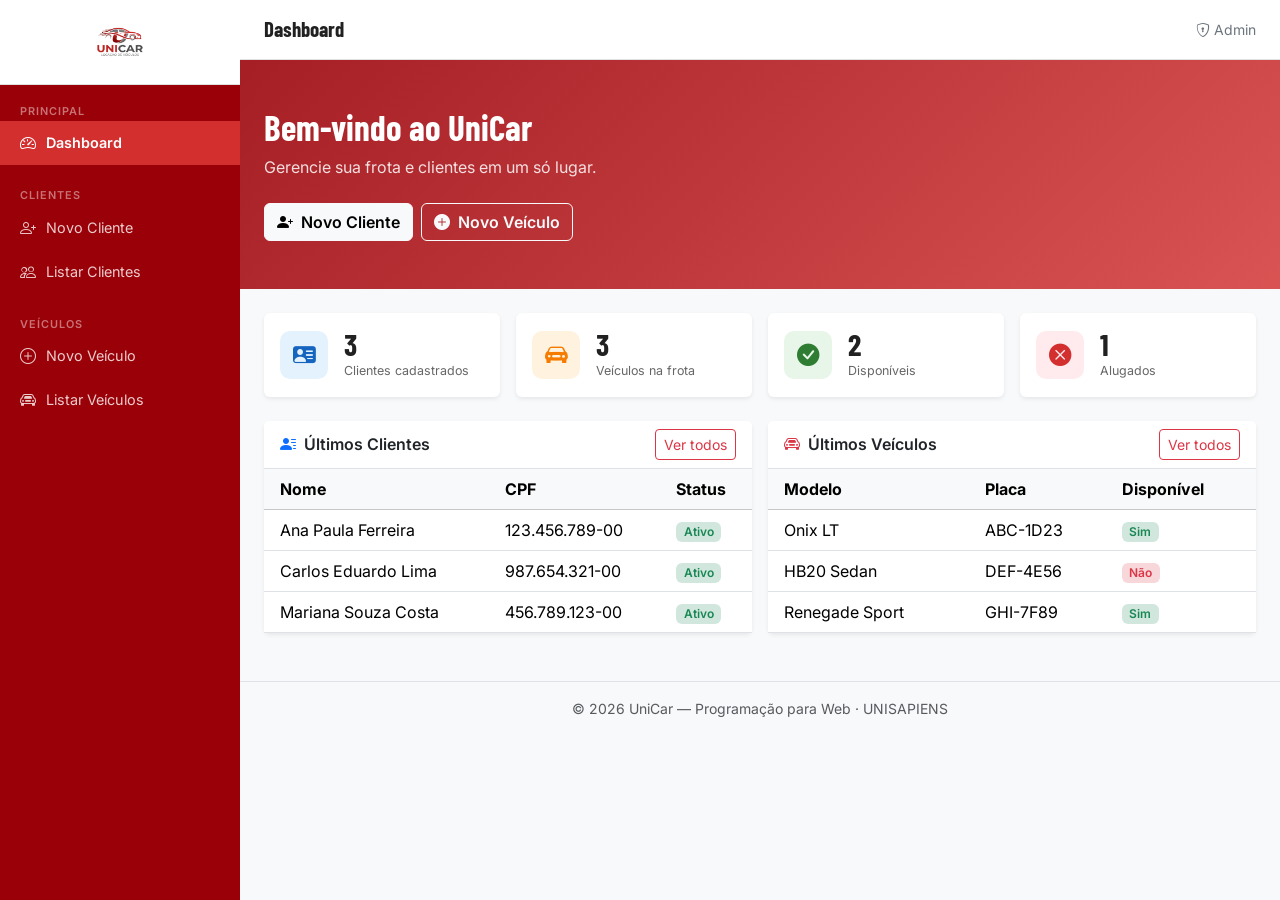
==== commit fc3995ff: "style: troca ícones genéricos de silhueta por ícones mais temáticos" ====
--- a/index.html
+++ b/index.html
@@ -65,7 +65,7 @@
       <!-- Topbar desktop -->
       <header class="topbar d-none d-lg-flex align-items-center px-4">
         <h1 class="topbar-title mb-0 me-auto">Dashboard</h1>
-        <span class="text-secondary small"><i class="bi bi-person-circle me-1"></i>Admin</span>
+        <span class="text-secondary small"><i class="bi bi-shield-lock me-1"></i>Admin</span>
       </header>
 
       <!-- Hero / Banner -->
@@ -90,7 +90,7 @@
           <div class="col-6 col-xl-3">
             <div class="card border-0 shadow-sm h-100">
               <div class="card-body d-flex align-items-center gap-3">
-                <div class="stat-icon stat-icon--blue"><i class="bi bi-people-fill"></i></div>
+                <div class="stat-icon stat-icon--blue"><i class="bi bi-person-vcard-fill"></i></div>
                 <div>
                   <div class="stat-value" id="totalClientes">0</div>
                   <div class="stat-label">Clientes cadastrados</div>
@@ -142,7 +142,7 @@
           <div class="col-12 col-lg-6">
             <div class="card border-0 shadow-sm">
               <div class="card-header bg-white d-flex justify-content-between align-items-center border-bottom">
-                <h6 class="mb-0 fw-semibold"><i class="bi bi-people me-2 text-primary"></i>Últimos Clientes</h6>
+                <h6 class="mb-0 fw-semibold"><i class="bi bi-person-lines-fill me-2 text-primary"></i>Últimos Clientes</h6>
                 <a href="listagem-clientes.html" class="btn btn-sm btn-outline-danger">Ver todos</a>
               </div>
               <div class="card-body p-0">
